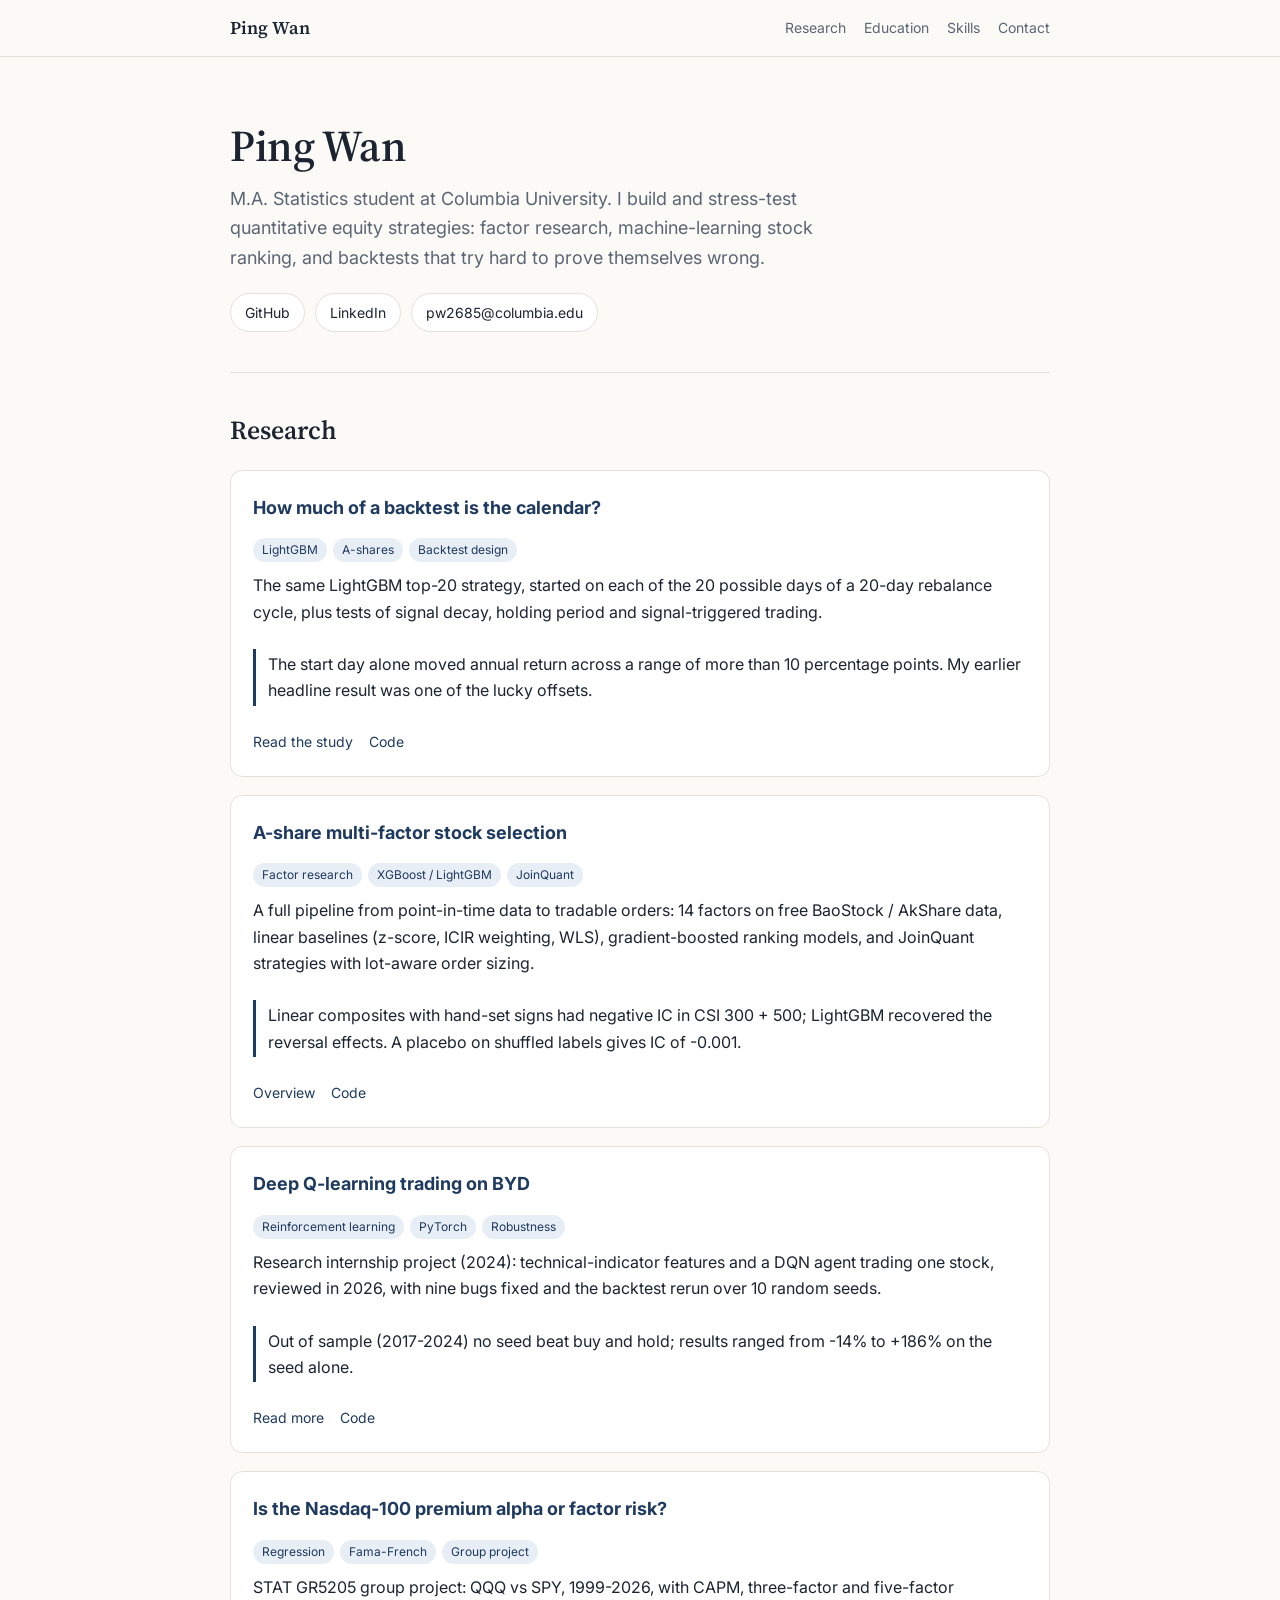
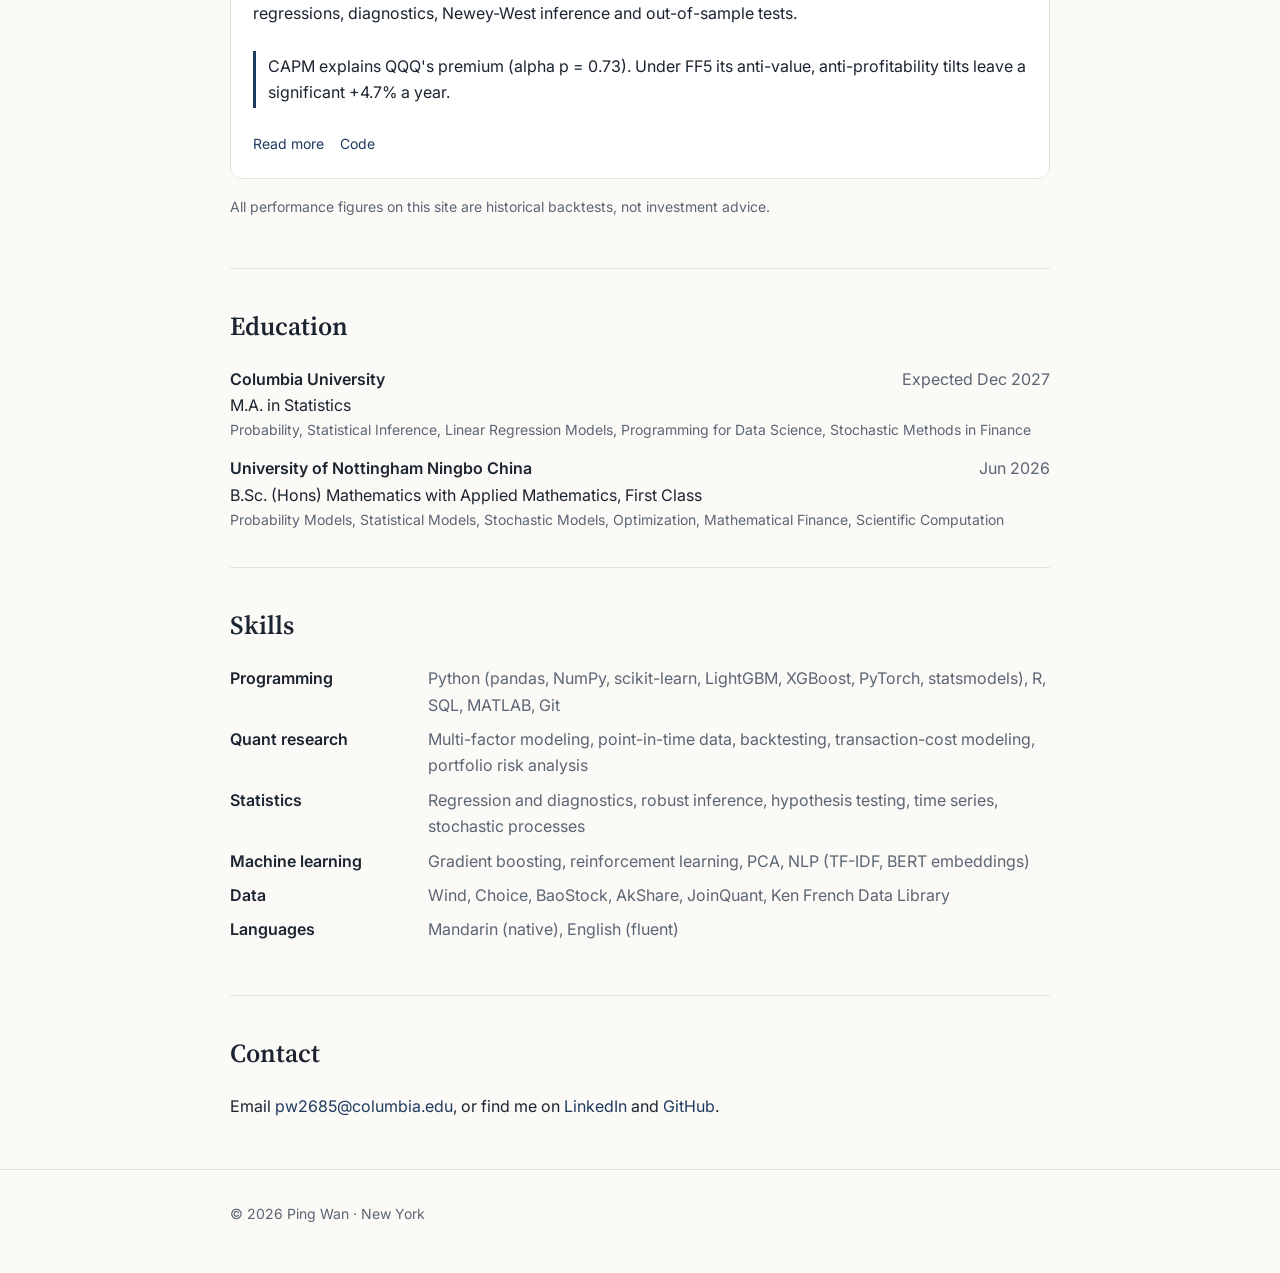
==== index.html @ c75c5f50 "Personal website: home page and four research pages Co-Authored-By: Claude Opus 5.5 <noreply@anthrop" ====
<!doctype html>
<html lang="en">
<head>
<meta charset="utf-8">
<meta name="viewport" content="width=device-width, initial-scale=1">
<title>Ping Wan</title>
<meta name="description" content="Ping Wan: M.A. Statistics student at Columbia University working on quantitative equity research, multi-factor models and machine-learning stock ranking.">
<link rel="preconnect" href="https://fonts.googleapis.com">
<link rel="preconnect" href="https://fonts.gstatic.com" crossorigin>
<link href="https://fonts.googleapis.com/css2?family=Inter:wght@400;500;600&family=Source+Serif+4:opsz,wght@8..60,600&display=swap" rel="stylesheet">
<link rel="stylesheet" href="assets/style.css">
</head>
<body>
<header class="site">
  <div class="wrap">
    <a class="name" href="./">Ping Wan</a>
    <nav>
      <a href="#research">Research</a>
      <a href="#education">Education</a>
      <a href="#skills">Skills</a>
      <a href="#contact">Contact</a>
    </nav>
  </div>
</header>

<main class="wrap">
  <div class="hero">
    <h1>Ping Wan</h1>
    <p class="lede">M.A. Statistics student at Columbia University. I build and stress-test quantitative equity strategies: factor research, machine-learning stock ranking, and backtests that try hard to prove themselves wrong.</p>
    <div class="links">
      <a class="btn" href="https://github.com/wwwppppinnewyork">GitHub</a>
      <a class="btn" href="https://linkedin.com/in/ping-wan-6677b73b0">LinkedIn</a>
      <a class="btn" href="mailto:pw2685@columbia.edu">pw2685@columbia.edu</a>
    </div>
  </div>

  <section id="research">
    <h2>Research</h2>
    <div class="cards">

      <div class="card">
        <h3><a href="projects/rebalance-timing.html">How much of a backtest is the calendar?</a></h3>
        <div class="tags"><span class="tag">LightGBM</span><span class="tag">A-shares</span><span class="tag">Backtest design</span></div>
        <p>The same LightGBM top-20 strategy, started on each of the 20 possible days of a 20-day rebalance cycle, plus tests of signal decay, holding period and signal-triggered trading.</p>
        <p class="finding">The start day alone moved annual return across a range of more than 10 percentage points. My earlier headline result was one of the lucky offsets.</p>
        <div class="actions"><a href="projects/rebalance-timing.html">Read the study</a><a href="https://github.com/wwwppppinnewyork/ai-stock-Top-20/blob/main/multi_factor_strategy/src/timing_tests.py">Code</a></div>
      </div>

      <div class="card">
        <h3><a href="projects/multi-factor.html">A-share multi-factor stock selection</a></h3>
        <div class="tags"><span class="tag">Factor research</span><span class="tag">XGBoost / LightGBM</span><span class="tag">JoinQuant</span></div>
        <p>A full pipeline from point-in-time data to tradable orders: 14 factors on free BaoStock / AkShare data, linear baselines (z-score, ICIR weighting, WLS), gradient-boosted ranking models, and JoinQuant strategies with lot-aware order sizing.</p>
        <p class="finding">Linear composites with hand-set signs had negative IC in CSI 300 + 500; LightGBM recovered the reversal effects. A placebo on shuffled labels gives IC of -0.001.</p>
        <div class="actions"><a href="projects/multi-factor.html">Overview</a><a href="https://github.com/wwwppppinnewyork/ai-stock-Top-20">Code</a></div>
      </div>

      <div class="card">
        <h3><a href="projects/byd-dqn.html">Deep Q-learning trading on BYD</a></h3>
        <div class="tags"><span class="tag">Reinforcement learning</span><span class="tag">PyTorch</span><span class="tag">Robustness</span></div>
        <p>Research internship project (2024): technical-indicator features and a DQN agent trading one stock, reviewed in 2026, with nine bugs fixed and the backtest rerun over 10 random seeds.</p>
        <p class="finding">Out of sample (2017-2024) no seed beat buy and hold; results ranged from -14% to +186% on the seed alone.</p>
        <div class="actions"><a href="projects/byd-dqn.html">Read more</a><a href="https://github.com/wwwppppinnewyork/byd-rl-trading">Code</a></div>
      </div>

      <div class="card">
        <h3><a href="projects/qqq-factors.html">Is the Nasdaq-100 premium alpha or factor risk?</a></h3>
        <div class="tags"><span class="tag">Regression</span><span class="tag">Fama-French</span><span class="tag">Group project</span></div>
        <p>STAT GR5205 group project: QQQ vs SPY, 1999-2026, with CAPM, three-factor and five-factor regressions, diagnostics, Newey-West inference and out-of-sample tests.</p>
        <p class="finding">CAPM explains QQQ's premium (alpha p = 0.73). Under FF5 its anti-value, anti-profitability tilts leave a significant +4.7% a year.</p>
        <div class="actions"><a href="projects/qqq-factors.html">Read more</a><a href="https://github.com/wwwppppinnewyork/qqq-factor-analysis">Code</a></div>
      </div>

    </div>
    <p class="small muted" style="margin-top:16px">All performance figures on this site are historical backtests, not investment advice.</p>
  </section>

  <section id="education">
    <h2>Education</h2>
    <div class="edu">
      <div>
        <div class="row"><span class="school">Columbia University</span><span class="muted">Expected Dec 2027</span></div>
        <div>M.A. in Statistics</div>
        <div class="small muted">Probability, Statistical Inference, Linear Regression Models, Programming for Data Science, Stochastic Methods in Finance</div>
      </div>
      <div>
        <div class="row"><span class="school">University of Nottingham Ningbo China</span><span class="muted">Jun 2026</span></div>
        <div>B.Sc. (Hons) Mathematics with Applied Mathematics, First Class</div>
        <div class="small muted">Probability Models, Statistical Models, Stochastic Models, Optimization, Mathematical Finance, Scientific Computation</div>
      </div>
    </div>
  </section>

  <section id="skills">
    <h2>Skills</h2>
    <dl class="skills">
      <dt>Programming</dt><dd>Python (pandas, NumPy, scikit-learn, LightGBM, XGBoost, PyTorch, statsmodels), R, SQL, MATLAB, Git</dd>
      <dt>Quant research</dt><dd>Multi-factor modeling, point-in-time data, backtesting, transaction-cost modeling, portfolio risk analysis</dd>
      <dt>Statistics</dt><dd>Regression and diagnostics, robust inference, hypothesis testing, time series, stochastic processes</dd>
      <dt>Machine learning</dt><dd>Gradient boosting, reinforcement learning, PCA, NLP (TF-IDF, BERT embeddings)</dd>
      <dt>Data</dt><dd>Wind, Choice, BaoStock, AkShare, JoinQuant, Ken French Data Library</dd>
      <dt>Languages</dt><dd>Mandarin (native), English (fluent)</dd>
    </dl>
  </section>

  <section id="contact">
    <h2>Contact</h2>
    <p>Email <a href="mailto:pw2685@columbia.edu">pw2685@columbia.edu</a>, or find me on <a href="https://linkedin.com/in/ping-wan-6677b73b0">LinkedIn</a> and <a href="https://github.com/wwwppppinnewyork">GitHub</a>.</p>
  </section>
</main>

<footer><div class="wrap">© 2026 Ping Wan · New York</div></footer>
</body>
</html>
---- assets/style.css ----
:root {
  --bg: #fbfaf7;
  --surface: #ffffff;
  --ink: #1b2430;
  --muted: #5b6573;
  --line: #e4e1da;
  --accent: #1f3a5f;
  --accent-soft: #e8eef6;
  --pos: #1d7a4f;
  --neg: #b23b3b;
  --serif: "Source Serif 4", Georgia, "Times New Roman", serif;
  --sans: "Inter", -apple-system, BlinkMacSystemFont, "Segoe UI", Roboto, sans-serif;
  --mono: "JetBrains Mono", ui-monospace, SFMono-Regular, Menlo, monospace;
}
@media (prefers-color-scheme: dark) {
  :root {
    --bg: #12161c;
    --surface: #1a2028;
    --ink: #e6e8eb;
    --muted: #9aa3ae;
    --line: #2a313b;
    --accent: #8fb3e0;
    --accent-soft: #1f2a38;
    --pos: #5cc28f;
    --neg: #e07a7a;
  }
  img.fig { background: #fff; }
}
* { box-sizing: border-box; }
html { -webkit-text-size-adjust: 100%; }
body {
  margin: 0;
  background: var(--bg);
  color: var(--ink);
  font: 16px/1.65 var(--sans);
}
a { color: var(--accent); text-decoration: none; border-bottom: 1px solid transparent; }
a:hover { border-bottom-color: currentColor; }
.wrap { max-width: 860px; margin: 0 auto; padding: 0 20px; }

header.site {
  border-bottom: 1px solid var(--line);
  background: var(--bg);
  position: sticky; top: 0; z-index: 10;
}
header.site .wrap { display: flex; align-items: center; justify-content: space-between; height: 56px; gap: 16px; }
header.site .name { font-family: var(--serif); font-weight: 600; font-size: 18px; color: var(--ink); }
header.site nav { display: flex; gap: 18px; font-size: 14px; flex-wrap: wrap; }
header.site nav a { color: var(--muted); }
header.site nav a:hover { color: var(--accent); }

.hero { padding: 64px 0 40px; }
.hero h1 { font-family: var(--serif); font-weight: 600; font-size: clamp(32px, 6vw, 44px); line-height: 1.15; margin: 0 0 12px; letter-spacing: -0.01em; }
.hero .lede { font-size: 18px; color: var(--muted); max-width: 640px; margin: 0 0 20px; }
.links { display: flex; flex-wrap: wrap; gap: 10px; }
.btn {
  display: inline-flex; align-items: center; gap: 6px;
  padding: 7px 14px; border: 1px solid var(--line); border-radius: 999px;
  font-size: 14px; color: var(--ink); background: var(--surface);
}
.btn:hover { border-color: var(--accent); color: var(--accent); }

section { padding: 36px 0; border-top: 1px solid var(--line); }
h2 { font-family: var(--serif); font-weight: 600; font-size: 26px; margin: 0 0 18px; }
h3 { font-size: 18px; margin: 0 0 6px; }
p { margin: 0 0 14px; }
.muted { color: var(--muted); }
.small { font-size: 14px; }

.edu { display: grid; gap: 14px; }
.edu .row { display: flex; justify-content: space-between; gap: 12px; flex-wrap: wrap; }
.edu .school { font-weight: 600; }

.cards { display: grid; gap: 18px; }
.card {
  background: var(--surface); border: 1px solid var(--line); border-radius: 12px;
  padding: 22px; display: grid; gap: 10px;
}
.card .tags { display: flex; flex-wrap: wrap; gap: 6px; }
.tag { font-size: 12px; padding: 2px 9px; border-radius: 999px; background: var(--accent-soft); color: var(--accent); }
.card .finding { border-left: 3px solid var(--accent); padding: 2px 0 2px 12px; color: var(--ink); }
.card .actions { display: flex; gap: 16px; font-size: 14px; flex-wrap: wrap; }

.skills { display: grid; grid-template-columns: 180px 1fr; gap: 8px 18px; }
.skills dt { font-weight: 600; }
.skills dd { margin: 0; color: var(--muted); }

footer { padding: 32px 0 48px; border-top: 1px solid var(--line); color: var(--muted); font-size: 14px; }

/* project pages */
article { padding: 48px 0 24px; }
article h1 { font-family: var(--serif); font-weight: 600; font-size: clamp(28px, 5vw, 38px); line-height: 1.2; margin: 0 0 10px; }
article h2 { margin-top: 36px; font-size: 22px; }
article .meta { color: var(--muted); font-size: 14px; margin-bottom: 24px; }
.callout { background: var(--accent-soft); border-radius: 10px; padding: 16px 18px; margin: 18px 0; }
.callout strong { color: var(--accent); }
figure { margin: 22px 0; }
img.fig { width: 100%; height: auto; border: 1px solid var(--line); border-radius: 8px; display: block; }
figcaption { font-size: 13px; color: var(--muted); margin-top: 6px; }
.table-wrap { overflow-x: auto; margin: 16px 0; -webkit-overflow-scrolling: touch; }
table { border-collapse: collapse; width: 100%; font-size: 14px; font-variant-numeric: tabular-nums; }
th, td { text-align: left; padding: 8px 10px; border-bottom: 1px solid var(--line); white-space: nowrap; }
th { font-weight: 600; color: var(--muted); font-size: 13px; }
td.num, th.num { text-align: right; }
.pos { color: var(--pos); }
.neg { color: var(--neg); }
ul.tight { margin: 0 0 14px; padding-left: 20px; }
ul.tight li { margin: 4px 0; }
code { font-family: var(--mono); font-size: 0.9em; background: var(--accent-soft); padding: 1px 5px; border-radius: 4px; }
.back { font-size: 14px; }

@media (max-width: 600px) {
  .hero { padding: 40px 0 28px; }
  .skills { grid-template-columns: 1fr; gap: 2px; }
  .skills dd { margin-bottom: 10px; }
  header.site nav { gap: 12px; }
  header.site .wrap { height: auto; min-height: 56px; padding-top: 8px; padding-bottom: 8px; flex-wrap: wrap; }
}
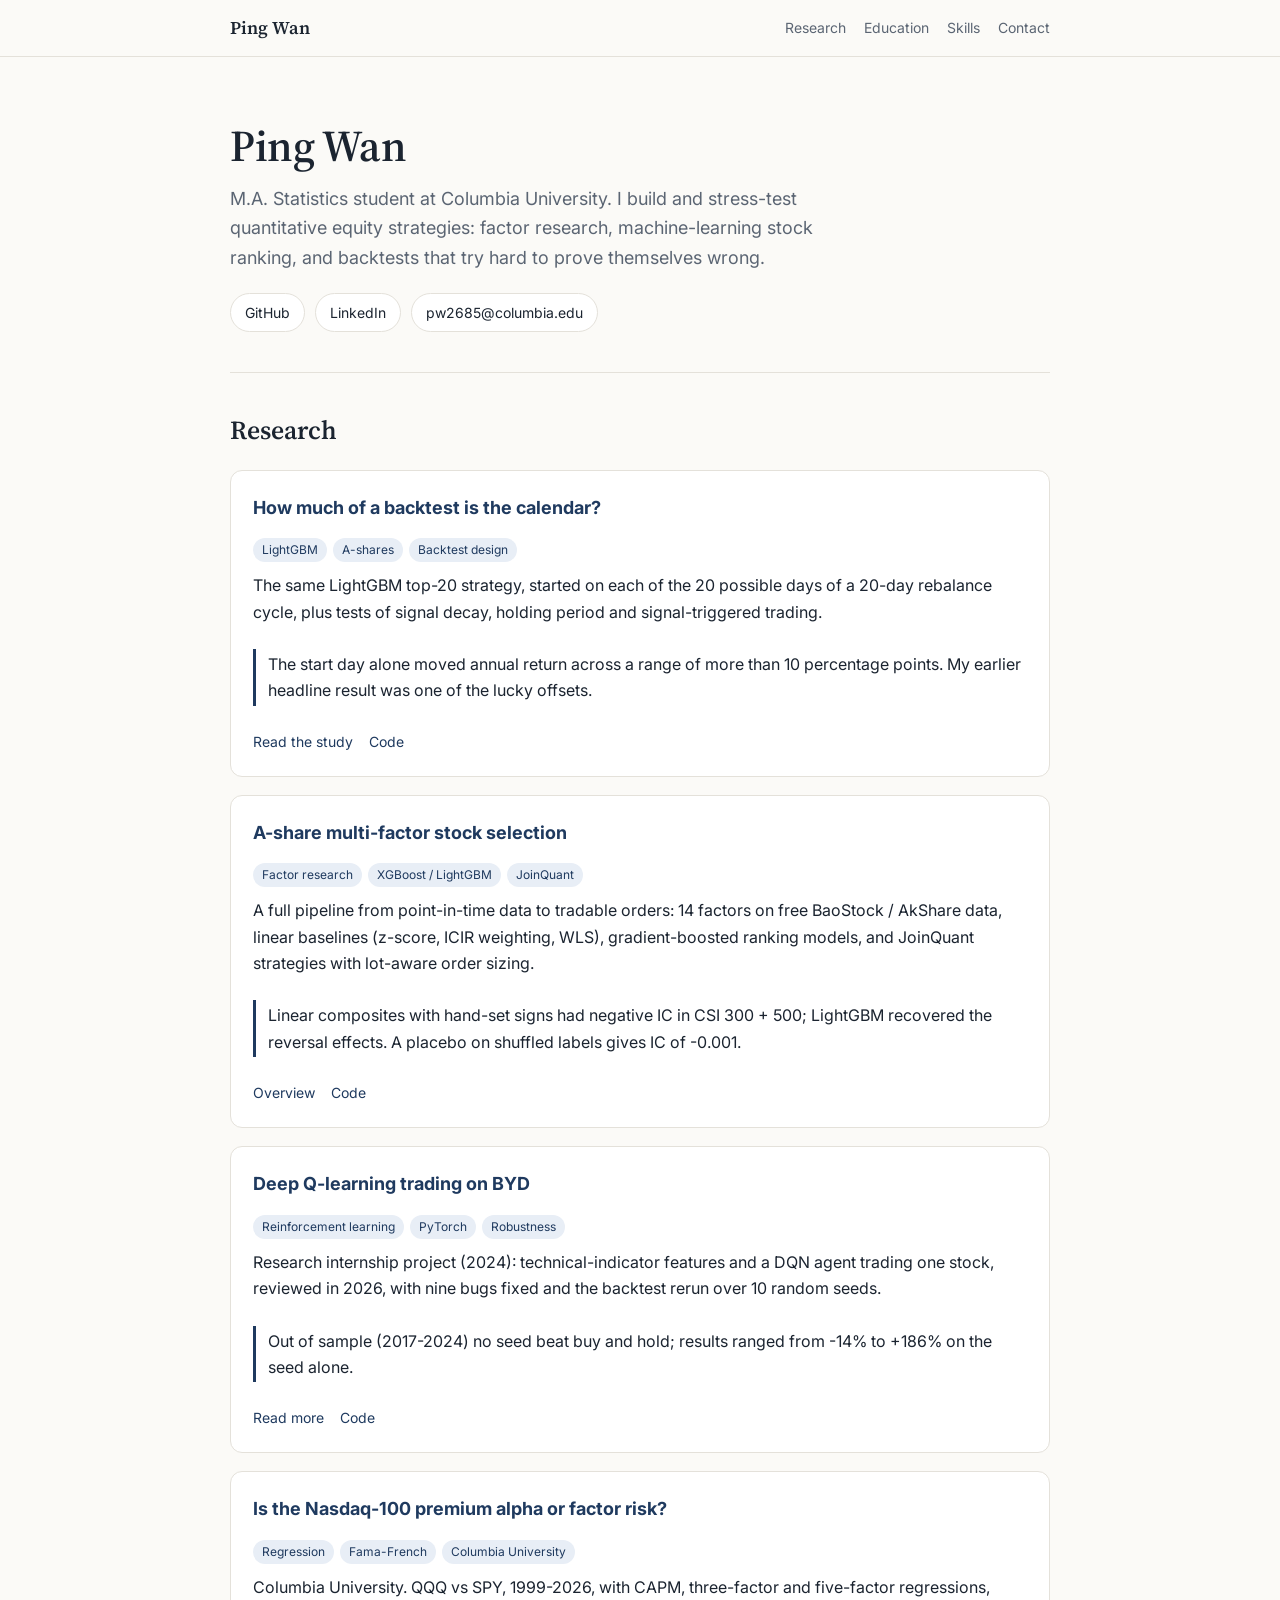
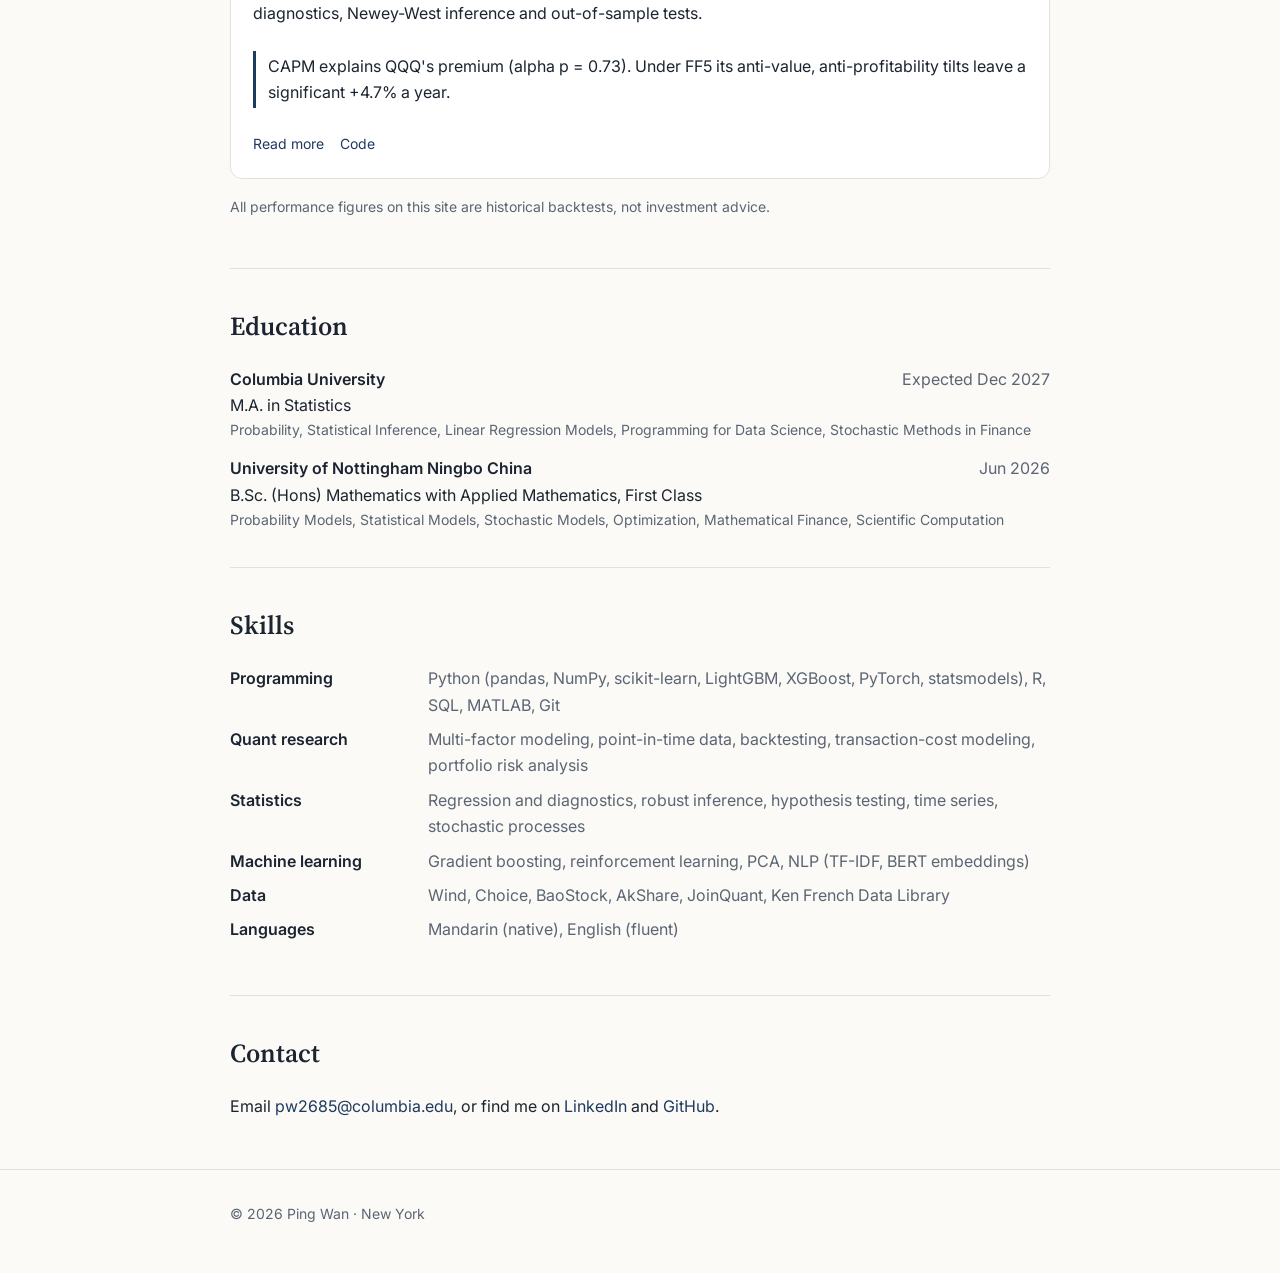
==== commit 5efbfb9f: "Remove Chinese-language files and course references Co-Authored-By: Claude Opus 5.5 <noreply@anthrop" ====
--- a/index.html
+++ b/index.html
@@ -64,8 +64,8 @@
 
       <div class="card">
         <h3><a href="projects/qqq-factors.html">Is the Nasdaq-100 premium alpha or factor risk?</a></h3>
-        <div class="tags"><span class="tag">Regression</span><span class="tag">Fama-French</span><span class="tag">Group project</span></div>
-        <p>STAT GR5205 group project: QQQ vs SPY, 1999-2026, with CAPM, three-factor and five-factor regressions, diagnostics, Newey-West inference and out-of-sample tests.</p>
+        <div class="tags"><span class="tag">Regression</span><span class="tag">Fama-French</span><span class="tag">Columbia University</span></div>
+        <p>Columbia University. QQQ vs SPY, 1999-2026, with CAPM, three-factor and five-factor regressions, diagnostics, Newey-West inference and out-of-sample tests.</p>
         <p class="finding">CAPM explains QQQ's premium (alpha p = 0.73). Under FF5 its anti-value, anti-profitability tilts leave a significant +4.7% a year.</p>
         <div class="actions"><a href="projects/qqq-factors.html">Read more</a><a href="https://github.com/wwwppppinnewyork/qqq-factor-analysis">Code</a></div>
       </div>
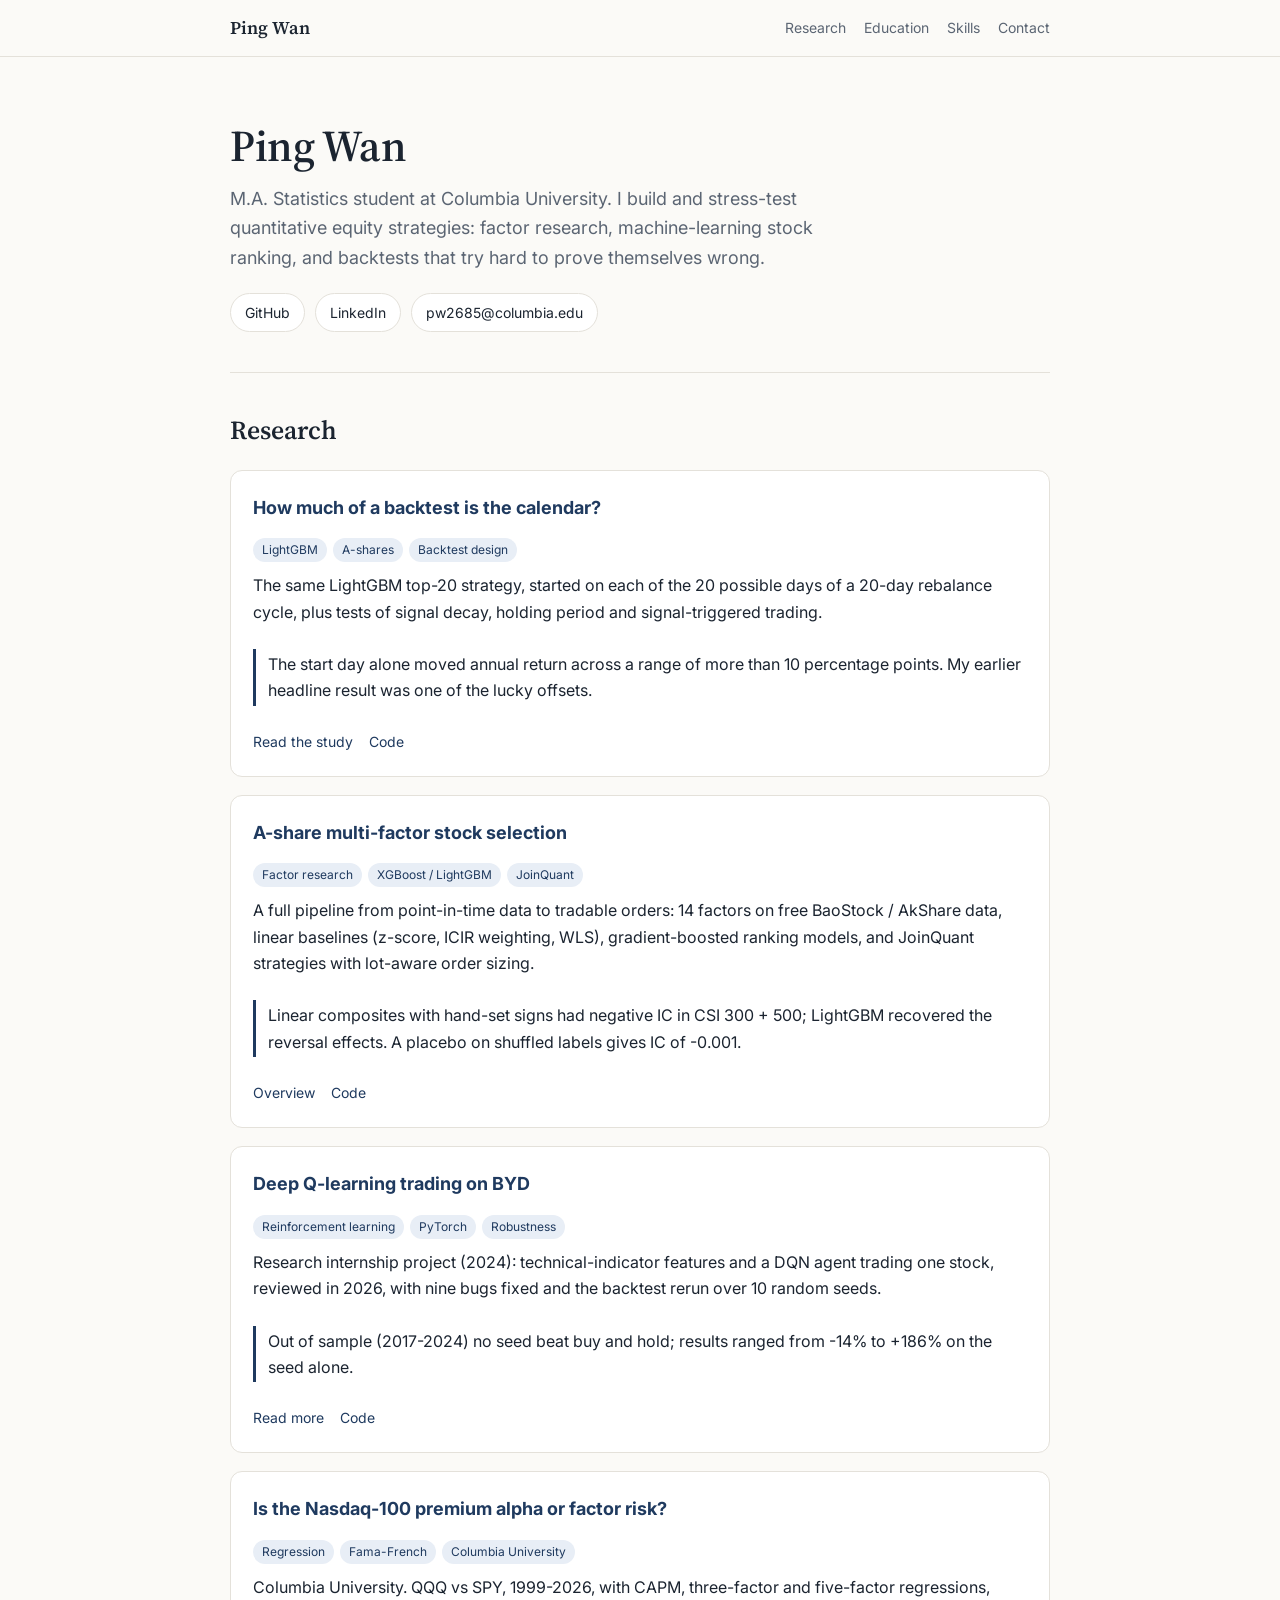
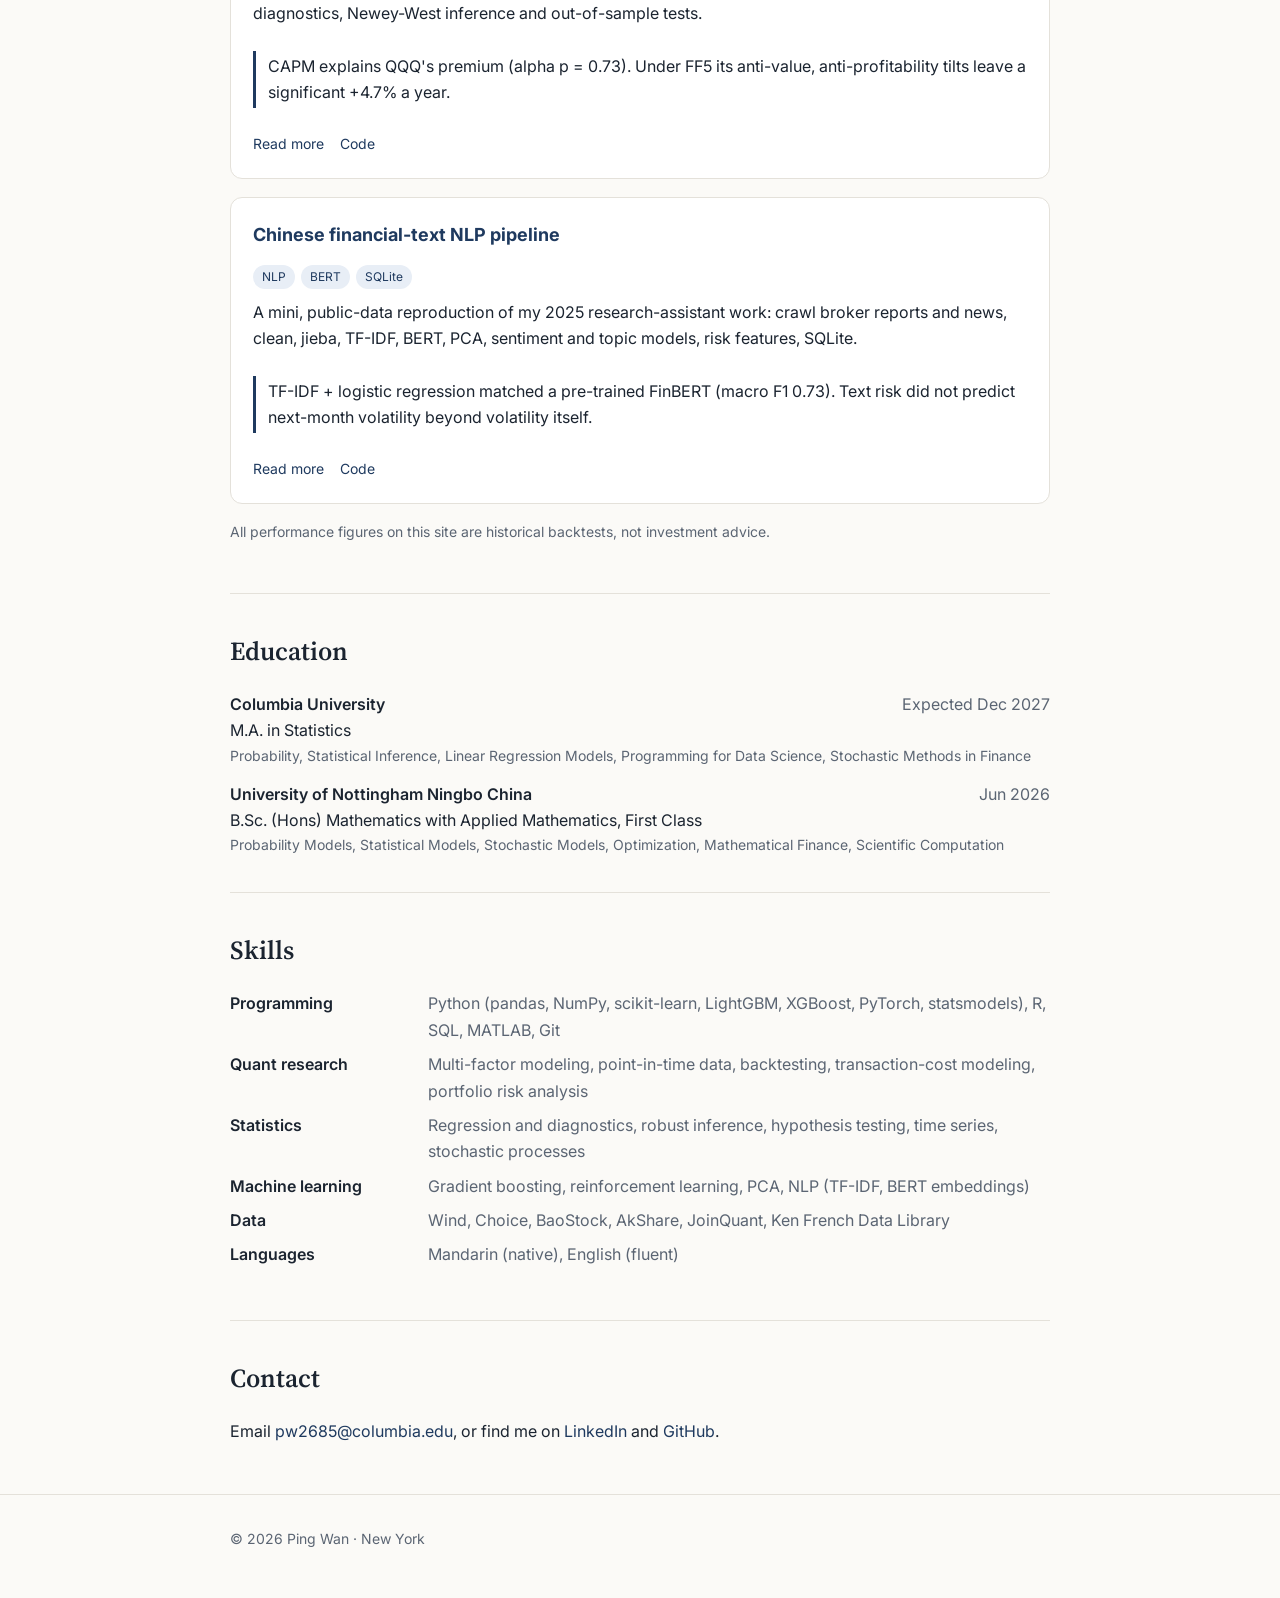
==== commit 15bdb956: "Add fintext-nlp-mini project Co-Authored-By: Claude Opus 5.5 <noreply@anthropic.com>" ====
--- a/index.html
+++ b/index.html
@@ -70,6 +70,14 @@
         <div class="actions"><a href="projects/qqq-factors.html">Read more</a><a href="https://github.com/wwwppppinnewyork/qqq-factor-analysis">Code</a></div>
       </div>
 
+      <div class="card">
+        <h3><a href="projects/fintext-nlp.html">Chinese financial-text NLP pipeline</a></h3>
+        <div class="tags"><span class="tag">NLP</span><span class="tag">BERT</span><span class="tag">SQLite</span></div>
+        <p>A mini, public-data reproduction of my 2025 research-assistant work: crawl broker reports and news, clean, jieba, TF-IDF, BERT, PCA, sentiment and topic models, risk features, SQLite.</p>
+        <p class="finding">TF-IDF + logistic regression matched a pre-trained FinBERT (macro F1 0.73). Text risk did not predict next-month volatility beyond volatility itself.</p>
+        <div class="actions"><a href="projects/fintext-nlp.html">Read more</a><a href="https://github.com/wwwppppinnewyork/fintext-nlp-mini">Code</a></div>
+      </div>
+
     </div>
     <p class="small muted" style="margin-top:16px">All performance figures on this site are historical backtests, not investment advice.</p>
   </section>
